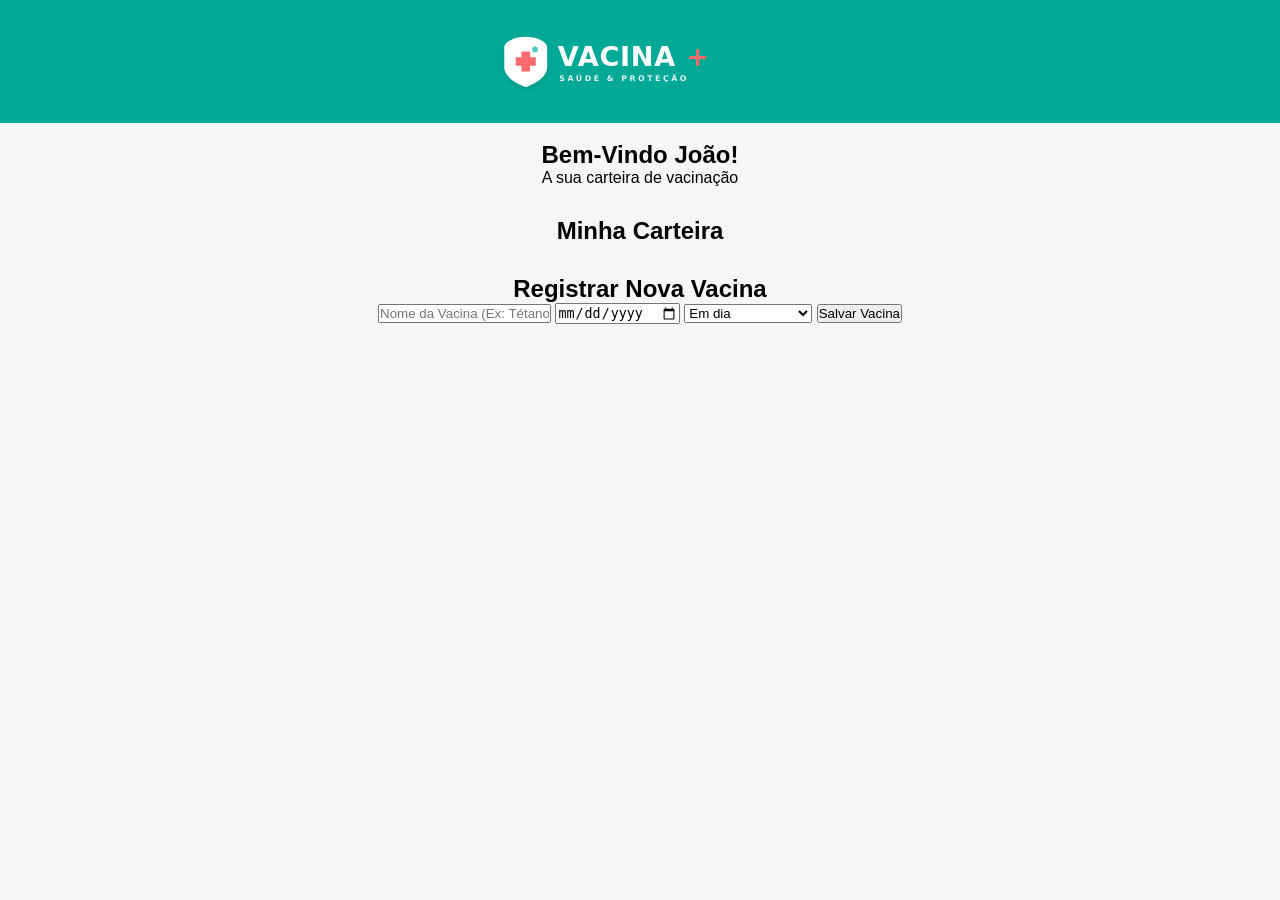
==== index.html @ 0e7e73c1 "feat: estrutura inicial do VacinaMais" ====
<!DOCTYPE html>
<html lang="pt-br">
<head>
    <meta charset="UTF-8">
    <meta name="viewport" content="width=device-width, initial-scale=1.0">
    <link rel="stylesheet" href="headerstyle.css">
    <title>VacinaMais</title>
</head>
<body>

    <!--Cabeçalho-->
    <header class="containerHeader">
        <img class="logoHeader" src="image/logo.svg" alt="Logo do sistema VacinaMais">
    </header>
   <br>
    <!--Conteudo-->
    <main class="containerMain">

        <section>
            <h1>Bem-Vindo João!</h1>
            <p1>A sua carteira de vacinação</p1>
        </section>
        
        <section class="minhasVacinas">
            <h2>Minha Carteira</h2>
            <div id="listadeVacinas"></div>
        </section>
        <!--Usuario poderar a-->
        <section class="adicionar-vacina">
        <h2>Registrar Nova Vacina</h2>

        <form>

        <input type="text" id="nome-vacina" placeholder="Nome da Vacina (Ex: Tétano)">
        <input type="date" id="data-vacina">

        <select id="status-vacina">
            <option value="Em dia">Em dia</option>
            <option value="Atrasada">Atrasada</option>
            <option value="Reforço pendente">Reforço pendente</option>
        </select>
        
        <button type="button" onclick="salvarVacina()">Salvar Vacina</button>

        </form>
        </section>


    </main>

</body>
</html>
---- headerstyle.css ----
* {
  margin: 0;
  padding: 0;
}

body {
    background-color:#F4F7F6;
}

/*Cabeçalho da pagina (Header)*/
.containerHeader{
    background-color:#00A896; 
    padding: 2%;
    display: flex;
    justify-content: center;
}

.logoHeader {
    width: 300px;
}

/*Conteudo da pagina (Main)*/
.containerMain{
    display:flex;
    justify-content: center;
    flex-direction: column;
    align-items: center;
    font-family:Arial, Helvetica, sans-serif;
    font-style: normal;
    font-variant: initial;
    gap: 30px;
    text-align: center;
}
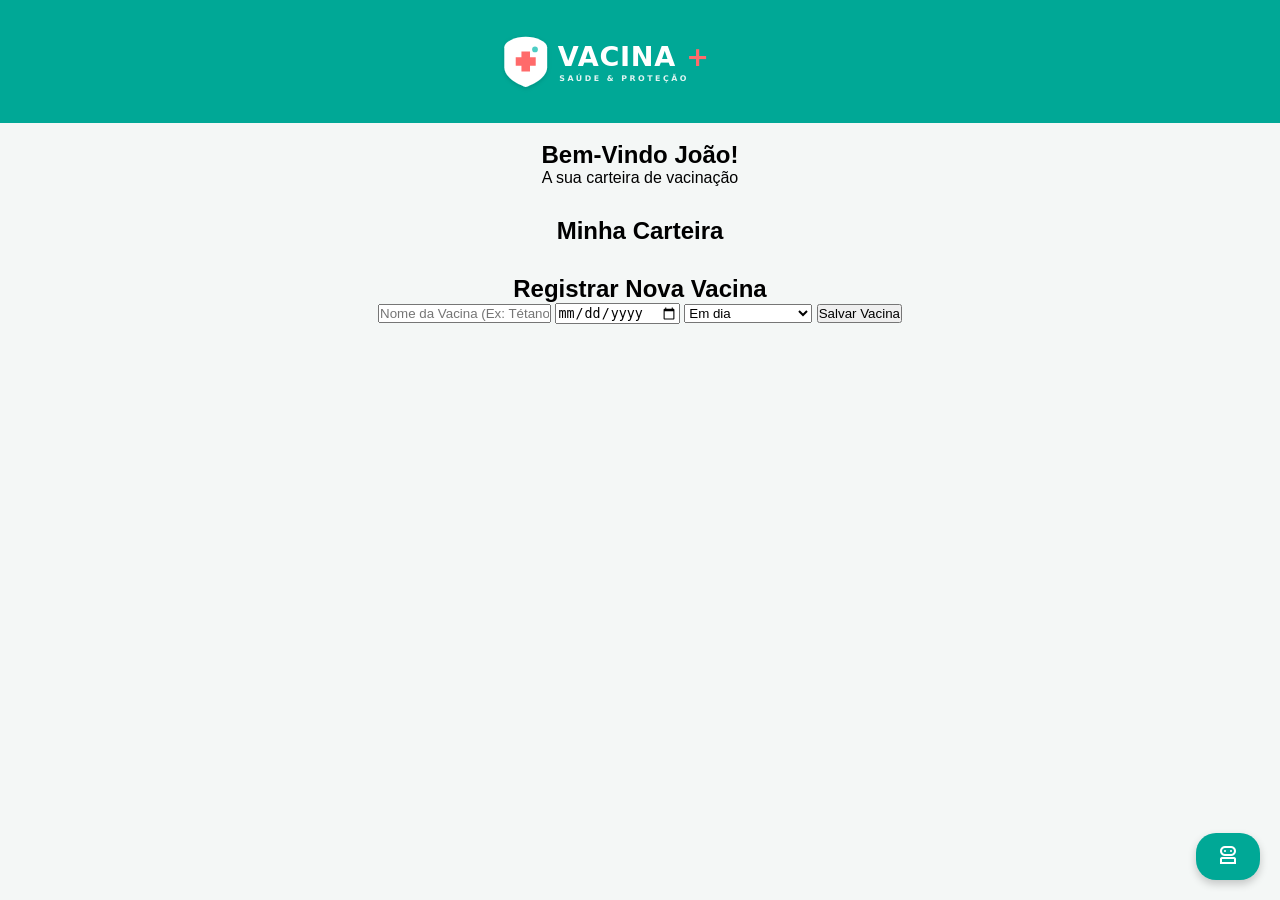
==== commit bafab000: "Adicionei um front end para uma IA" ====
--- a/index.html
+++ b/index.html
@@ -3,7 +3,12 @@
 <head>
     <meta charset="UTF-8">
     <meta name="viewport" content="width=device-width, initial-scale=1.0">
-    <link rel="stylesheet" href="headerstyle.css">
+    <!--Arquivos CSS-->  
+    <link rel="stylesheet" href="css/headerstyle.css">
+    <link rel="stylesheet" href="css/ai_assistent_style.css">
+    <!--icons -->
+    <link rel="stylesheet" href="https://fonts.googleapis.com/css2?family=Material+Symbols+Outlined:opsz,wght,FILL,GRAD@24,400,0,0" />
+
     <title>VacinaMais</title>
 </head>
 <body>
@@ -47,6 +52,37 @@
 
 
     </main>
+    <!--Assistente de AI-->
+    <section class="ai-assist">
+        <button id="on-ai" value="1" onclick="aiContainer()">
+            <span class="material-symbols-outlined">robot_2</span>
+        </button> 
+        <section class="container-ai">
+            <div class="header-ai" >
+                <div class="perfil-ai">
+                    <div class="avatar-ai">
+                        <img src="image/robo.jpg" alt="Avatar da IA">
+                    </div>
+                    <div class="info-ai">
+                        <h4>Assistente VacinaMais</h4>
+                        <span class="status-online">
+                            <span class="bolinha-verde"></span> Online
+                        </span>
+                    </div>
+                </div>
+                <button id="off-ai" onclick="aiContainer()">
+                    <span class="material-symbols-outlined">close_small</span>
+                </button>
+            </div>
+            <div class="content-ai"></div>
+            <div class="send-text-ai">
+                <textarea name="" id=""></textarea>
+                <button class=""><span class="material-symbols-outlined">send</span></button>
+            </div>
+        </section>
+    </section>
 
+    <!--Arquivos Javascript-->
+    <script src="script/ai-button.js"></script>
 </body>
 </html>
--- a/css/headerstyle.css
+++ b/css/headerstyle.css
@@ -0,0 +1,36 @@
+* {
+  margin: 0;
+  padding: 0;
+}
+
+body {
+    background-color:#F4F7F6;
+}
+
+/*Cabeçalho da pagina (Header)*/
+.containerHeader{
+    background-color:#00A896; 
+    padding: 2%;
+    display: flex;
+    justify-content: center;
+}
+
+.logoHeader {
+    width: 300px;
+}
+
+/*Conteudo da pagina (Main)*/
+.containerMain{
+    display:flex;
+    justify-content: center;
+    flex-direction: column;
+    align-items: center;
+    font-family:Arial, Helvetica, sans-serif;
+    font-style: normal;
+    font-variant: initial;
+    gap: 30px;
+    text-align: center;
+}
+
+
+
--- a/css/ai_assistent_style.css
+++ b/css/ai_assistent_style.css
@@ -0,0 +1,170 @@
+.ai-assist {
+    position: fixed; /* fixa no canto da tela */
+    bottom: 20px;
+    right: 20px;
+    z-index: 1000; /* deixa por cima de tudo */
+    display: flex;
+    flex-direction: column;
+    align-items: flex-end; 
+}
+
+.container-ai {
+    display: none; /* comeca invisivel */
+    flex-direction: column;
+    width: 400px;
+    height: 500px;
+    background-color: white;
+    border: 1px solid #ccc;
+    border-radius: 10px; 
+    box-shadow: 0 4px 8px rgba(0,0,0,0.2);
+    margin-bottom: 15px;
+    overflow: hidden; /* evita que algo passe por cima das bordas */
+}
+
+#on-ai {
+    padding: 10px 20px;
+    border-radius: 20px;
+    background-color: #00A896;
+    color: white;
+    border: none;
+    cursor: pointer; 
+    box-shadow: 0 4px 8px rgba(0,0,0,0.2);
+}
+
+.header-ai {
+    width: 100%;
+    display: flex;
+    justify-content: space-between; 
+    align-items: center;
+    padding: 10px 15px;
+    box-sizing: border-box;
+    border-bottom: 1px solid #e0e0e0;
+    background-color: white;
+}
+
+.perfil-ai {
+    display: flex;
+    align-items: center;
+    gap: 12px;
+}
+
+.avatar-ai {
+    width: 40px; 
+    height: 40px; 
+    border-radius: 50%; 
+    background-color: #e0f2f1; 
+    overflow: hidden; /* corta as pontas quadradas da imagem */
+    display: flex;
+    justify-content: center;
+    align-items: center;
+}
+
+.avatar-ai img {
+    width: 100%; 
+    height: 100%; 
+    object-fit: cover; /* encaixa a imagem sem esticar ou achatar */
+}
+
+.info-ai {
+    display: flex;
+    flex-direction: column;
+    align-items: flex-start;
+}
+
+.info-ai h4 {
+    margin: 0;
+    font-size: 16px;
+    color: #333;
+    font-family: sans-serif;
+}
+
+.status-online {
+    display: flex;
+    align-items: center;
+    gap: 5px;
+    font-size: 12px;
+    color: #666;
+    margin-top: 2px;
+}
+
+.bolinha-verde {
+    width: 8px;
+    height: 8px;
+    background-color: #4CAF50;
+    border-radius: 50%;
+    display: inline-block;
+}
+
+#off-ai {
+    padding: 5px;
+    border: none;
+    background-color: transparent; 
+    cursor: pointer;
+    color: #666;
+    transition: color 0.2s;
+}
+
+#off-ai:hover {
+    color: #333;
+}
+
+.content-ai {
+    width: 100%;
+    flex: 1; /* faz o container do chat ocupar o maximo de espaco */
+    padding: 15px; 
+    box-sizing: border-box; /* faz com que nada passe do conteinar de ia */
+}
+
+.send-text-ai {
+    width: 100%;
+    display: flex;
+    align-items: center;
+    gap: 10px; 
+    padding: 15px;
+    box-sizing: border-box;
+    border-top: 1px solid #e0e0e0; 
+    background-color: #f9f9f9; 
+}
+
+.send-text-ai textarea {
+    flex: 1; /* ocupa a area restante */
+    height: 45px;
+    padding: 12px 15px;
+    border: 1px solid #ccc;
+    border-radius: 25px; 
+    outline: none; /* tira a borda azul padrao do navegador ao clicar */
+    font-family: inherit;
+    font-size: 14px;
+    resize: none; /* esconde o redimensionar */
+    box-sizing: border-box;
+    background-color: white;
+    transition: border-color 0.3s; /* deixa mais suave a transicao da borda */
+    overflow: hidden; /* remove a barra de rolagem da caixa de texto */
+}
+
+.send-text-ai textarea:focus {
+    border-color: #00A896; /* muda a cor da borda ao digitar */
+}
+
+.send-text-ai button {
+    display: flex;
+    justify-content: center;
+    align-items: center;
+    width: 45px;
+    height: 45px;
+    border-radius: 50%; 
+    border: none;
+    background-color: #00A896; 
+    color: white;
+    cursor: pointer;
+    box-shadow: 0 2px 5px rgba(0,0,0,0.2);
+    transition: background-color 0.2s, transform 0.1s;
+}
+
+.send-text-ai button:hover {
+    background-color: #008b7c; 
+}
+
+.send-text-ai button:active {
+    transform: scale(0.95); /* da um efeito de pulo ao clicar */
+}
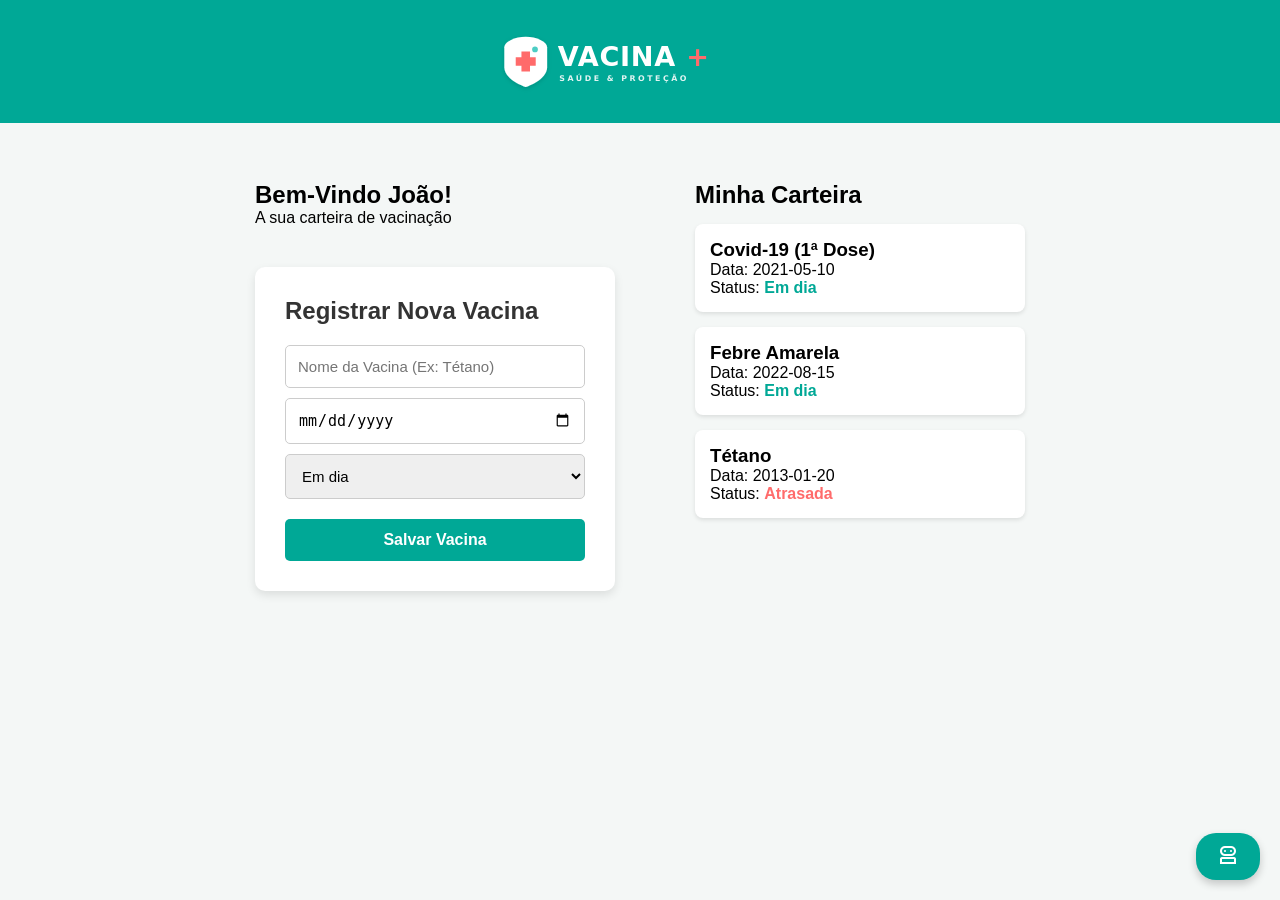
==== commit 6693e85e: "feat:armazenamento temporário" ====
--- a/index.html
+++ b/index.html
@@ -21,35 +21,37 @@
     <!--Conteudo-->
     <main class="containerMain">
 
-        <section>
-            <h1>Bem-Vindo João!</h1>
-            <p1>A sua carteira de vacinação</p1>
-        </section>
-        
-        <section class="minhasVacinas">
-            <h2>Minha Carteira</h2>
-            <div id="listadeVacinas"></div>
-        </section>
-        <!--Usuario poderar a-->
-        <section class="adicionar-vacina">
-        <h2>Registrar Nova Vacina</h2>
+        <!-- COLUNA DA ESQUERDA (Bem-vindo + Formulário) -->
+        <div class="coluna-esquerda">
+            
+            <section class="userInfo">
+                <h1>Bem-Vindo João!</h1>
+                <p>A sua carteira de vacinação</p>
+            </section>
+            
+            <section class="adicionar-vacina">
+                <h2>Registrar Nova Vacina</h2>
+                <form>
+                    <input type="text" id="nome-vacina" placeholder="Nome da Vacina (Ex: Tétano)">
+                    <input type="date" id="data-vacina">
+                    <select id="status-vacina">
+                        <option value="Em dia">Em dia</option>
+                        <option value="Atrasada">Atrasada</option>
+                        <option value="Reforço pendente">Reforço pendente</option>
+                    </select>
+                    <button type="button" onclick="adicionarVacina()">Salvar Vacina</button>
+                </form>
+            </section>
 
-        <form>
+        </div>
 
-        <input type="text" id="nome-vacina" placeholder="Nome da Vacina (Ex: Tétano)">
-        <input type="date" id="data-vacina">
-
-        <select id="status-vacina">
-            <option value="Em dia">Em dia</option>
-            <option value="Atrasada">Atrasada</option>
-            <option value="Reforço pendente">Reforço pendente</option>
-        </select>
-        
-        <button type="button" onclick="salvarVacina()">Salvar Vacina</button>
-
-        </form>
-        </section>
-
+        <!-- COLUNA DA DIREITA (Lista de vacinas) -->
+        <div class="coluna-direita">
+            <section class="minhasVacinas">
+                <h2>Minha Carteira</h2>
+                <div id="listadeVacinas"></div>
+            </section>
+        </div>
 
     </main>
     <!--Assistente de AI-->
@@ -83,6 +85,7 @@
     </section>
 
     <!--Arquivos Javascript-->
+    <script src="script/script.js"></script>
     <script src="script/ai-button.js"></script>
 </body>
 </html>
--- a/css/headerstyle.css
+++ b/css/headerstyle.css
@@ -23,14 +23,102 @@
 .containerMain{
     display:flex;
     justify-content: center;
-    flex-direction: column;
-    align-items: center;
+    flex-direction: row; /* Coloca as colunas lado a lado */
+    align-items: flex-start; /* Alinha pelo topo */
     font-family:Arial, Helvetica, sans-serif;
     font-style: normal;
     font-variant: initial;
-    gap: 30px;
-    text-align: center;
+    gap: 80px; /* Espaço entre a esquerda e direita */
+    margin-top: 40px;
+}
+
+/* Coluna Esquerda */
+.coluna-esquerda {
+    display: flex;
+    flex-direction: column;
+    text-align: left;
+}
+
+/* Um espacinho entre o Bem-vindo e o formulário */
+.userInfo {
+    margin-bottom: 20px;
+}
+/* Cartão de cada vacina */
+.cartao-vacina {
+    background-color: #FFFFFF;
+    padding: 15px;
+    margin-top: 15px;
+    border-radius: 8px;
+    box-shadow: 0 2px 4px rgba(0,0,0,0.1);
+    text-align: left;
+    width: 300px;
+}
+
+/* As cores mágicas para o Status */
+.cor-verde { color: #00A896; }     /* Ciano */
+.cor-vermelha { color: #FF6B6B; }  /* Vermelho */
+.cor-amarela { color: #FCA311; }   /* Amarelo/Laranja */
+
+/* Estilo básico do form de nova vacina */
+form {
+    display: flex;
+    flex-direction: column;
+    gap: 10px;
+    margin-top: 15px;
+    width: 300px;
+}
+/* =======================================
+   MELHORIAS VISUAIS NO FORMULÁRIO 
+   ======================================= */
+
+/* Transforma a seção toda em um cartão branco destacado */
+.adicionar-vacina {
+    background-color: #FFFFFF;
+    padding: 30px;
+    border-radius: 10px;
+    box-shadow: 0 4px 10px rgba(0, 0, 0, 0.1);
+    margin-top: 20px;
+    margin-bottom: 50px; /* Dá um respiro pro final da página */
+}
+
+/* Dá um espaço no título "Registrar Nova Vacina" */
+.adicionar-vacina h2 {
+    margin-bottom: 20px;
+    color: #333;
+}
+
+/* Deixa os campos de digitar mais gordinhos e amigáveis */
+.adicionar-vacina input, 
+.adicionar-vacina select {
+    padding: 12px;
+    border: 1px solid #ccc;
+    border-radius: 5px;
+    font-size: 15px;
+    outline: none; /* Tira aquela borda preta feia ao clicar */
+}
+
+/* Deixa a borda ciano quando o usuário clica no campo */
+.adicionar-vacina input:focus, 
+.adicionar-vacina select:focus {
+    border: 2px solid #00A896; 
+}
+
+/* Estiliza o botão para ficar bonitão igual o do header */
+.adicionar-vacina button {
+    background-color: #00A896; 
+    color: white;
+    border: none;
+    padding: 12px;
+    border-radius: 5px;
+    font-size: 16px;
+    font-weight: bold;
+    cursor: pointer;
+    margin-top: 10px;
+}
+
+/* Efeito ao passar o mouse por cima do botão */
+.adicionar-vacina button:hover {
+    background-color: #028a7b;
 }
 
 
-
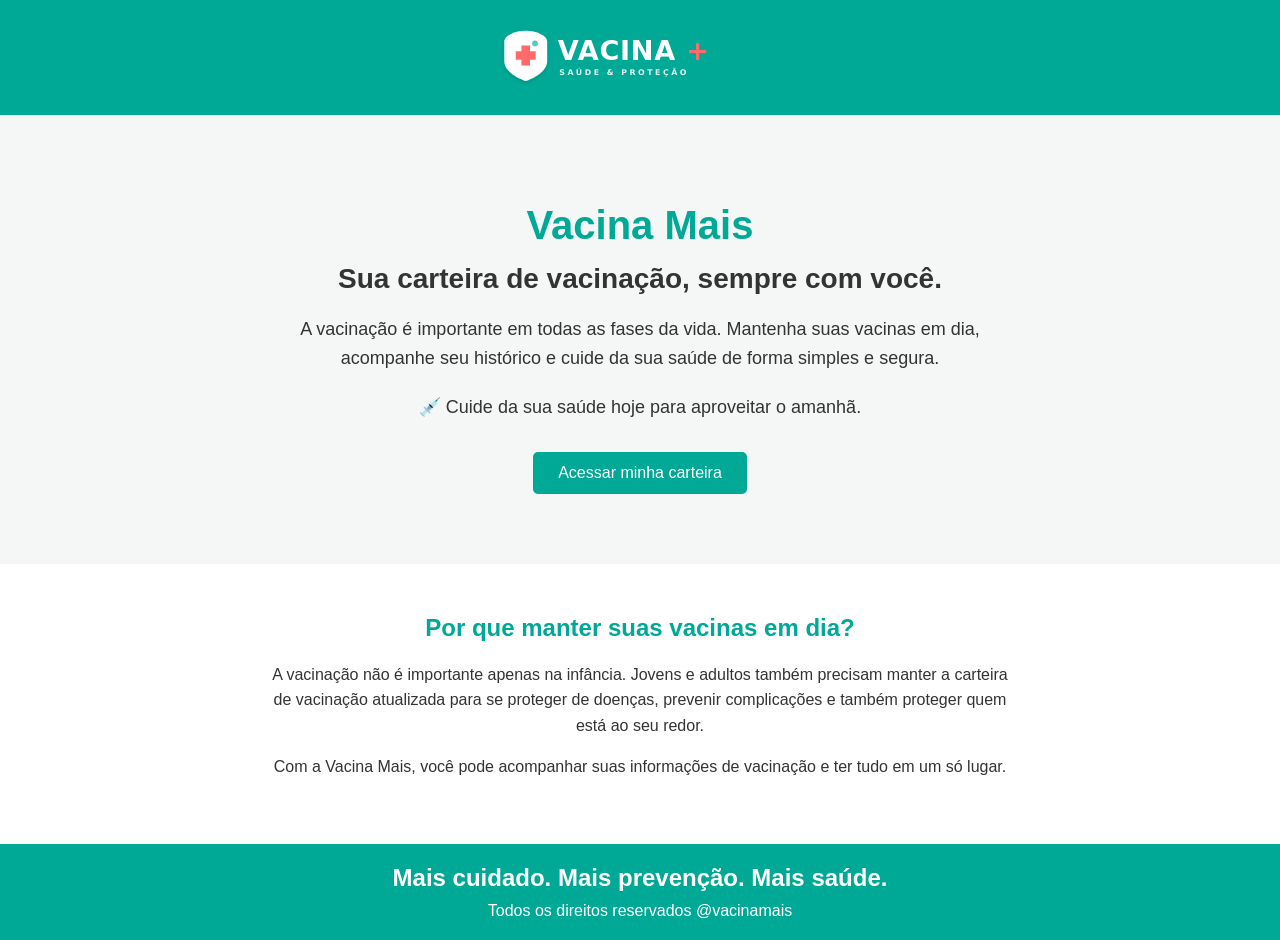
==== commit 5f1e9d74: "feat: atualiza estrutura inicial e fluxo de login" ====
--- a/index.html
+++ b/index.html
@@ -3,89 +3,72 @@
 <head>
     <meta charset="UTF-8">
     <meta name="viewport" content="width=device-width, initial-scale=1.0">
-    <!--Arquivos CSS-->  
-    <link rel="stylesheet" href="css/headerstyle.css">
-    <link rel="stylesheet" href="css/ai_assistent_style.css">
-    <!--icons -->
-    <link rel="stylesheet" href="https://fonts.googleapis.com/css2?family=Material+Symbols+Outlined:opsz,wght,FILL,GRAD@24,400,0,0" />
-
+    <link rel="stylesheet" href="./css/indexstyle.css">
     <title>VacinaMais</title>
 </head>
 <body>
 
     <!--Cabeçalho-->
     <header class="containerHeader">
-        <img class="logoHeader" src="image/logo.svg" alt="Logo do sistema VacinaMais">
+        <img class="logoHeader" src="./image/logo.svg" alt="Logo do sistema VacinaMais">
     </header>
-   <br>
-    <!--Conteudo-->
-    <main class="containerMain">
+    <br>
+   <main class="containerMain">
 
-        <!-- COLUNA DA ESQUERDA (Bem-vindo + Formulário) -->
-        <div class="coluna-esquerda">
-            
-            <section class="userInfo">
-                <h1>Bem-Vindo João!</h1>
-                <p>A sua carteira de vacinação</p>
-            </section>
-            
-            <section class="adicionar-vacina">
-                <h2>Registrar Nova Vacina</h2>
-                <form>
-                    <input type="text" id="nome-vacina" placeholder="Nome da Vacina (Ex: Tétano)">
-                    <input type="date" id="data-vacina">
-                    <select id="status-vacina">
-                        <option value="Em dia">Em dia</option>
-                        <option value="Atrasada">Atrasada</option>
-                        <option value="Reforço pendente">Reforço pendente</option>
-                    </select>
-                    <button type="button" onclick="adicionarVacina()">Salvar Vacina</button>
-                </form>
-            </section>
+    <section class="apresentacao">
 
-        </div>
+        <h1>Vacina Mais</h1>
 
-        <!-- COLUNA DA DIREITA (Lista de vacinas) -->
-        <div class="coluna-direita">
-            <section class="minhasVacinas">
-                <h2>Minha Carteira</h2>
-                <div id="listadeVacinas"></div>
-            </section>
-        </div>
+        <h2>Sua carteira de vacinação, sempre com você.</h2>
 
-    </main>
-    <!--Assistente de AI-->
-    <section class="ai-assist">
-        <button id="on-ai" value="1" onclick="aiContainer()">
-            <span class="material-symbols-outlined">robot_2</span>
-        </button> 
-        <section class="container-ai">
-            <div class="header-ai" >
-                <div class="perfil-ai">
-                    <div class="avatar-ai">
-                        <img src="image/robo.jpg" alt="Avatar da IA">
-                    </div>
-                    <div class="info-ai">
-                        <h4>Assistente VacinaMais</h4>
-                        <span class="status-online">
-                            <span class="bolinha-verde"></span> Online
-                        </span>
-                    </div>
-                </div>
-                <button id="off-ai" onclick="aiContainer()">
-                    <span class="material-symbols-outlined">close_small</span>
-                </button>
-            </div>
-            <div class="content-ai"></div>
-            <div class="send-text-ai">
-                <textarea name="" id=""></textarea>
-                <button class=""><span class="material-symbols-outlined">send</span></button>
-            </div>
-        </section>
+        <p>
+            A vacinação é importante em todas as fases da vida.
+            Mantenha suas vacinas em dia, acompanhe seu histórico
+            e cuide da sua saúde de forma simples e segura.
+        </p>
+
+        <p>
+            💉 Cuide da sua saúde hoje para aproveitar o amanhã.
+        </p>
+
+        <a href="./pages/login.html" class="botao">
+            Acessar minha carteira
+        </a>
+
     </section>
 
-    <!--Arquivos Javascript-->
-    <script src="script/script.js"></script>
-    <script src="script/ai-button.js"></script>
+
+    <section class="informacao">
+
+        <h2>Por que manter suas vacinas em dia?</h2>
+
+        <p>
+            A vacinação não é importante apenas na infância.
+            Jovens e adultos também precisam manter a carteira de
+            vacinação atualizada para se proteger de doenças,
+            prevenir complicações e também proteger quem está ao seu redor.
+        </p>
+
+        <p>
+            Com a Vacina Mais, você pode acompanhar suas informações
+            de vacinação e ter tudo em um só lugar.
+        </p>
+
+    </section>
+
+
+    <section class="mensagem">
+
+        <h2>Mais cuidado. Mais prevenção. Mais saúde.</h2>
+
+        <p>Todos os direitos reservados @vacinamais</p>
+
+    </section>
+
+</main>
+
+
+
+     
 </body>
 </html>
--- a/css/indexstyle.css
+++ b/css/indexstyle.css
@@ -0,0 +1,104 @@
+* {
+    margin: 0;
+    padding: 0;
+    box-sizing: border-box;
+}
+
+body {
+    background-color: #F4F7F6;
+    font-family: Arial, Helvetica, sans-serif;
+    color: #333;
+}
+
+
+/* Header */
+
+.containerHeader {
+    background-color: #00A896;
+    padding: 20px;
+    text-align: center;
+}
+
+.logoHeader {
+    width: 300px;
+}
+
+
+/* Main */
+
+.containerMain {
+    text-align: center;
+}
+
+
+/* Apresentação */
+
+.apresentacao {
+    padding: 70px 20px;
+    max-width: 800px;
+    margin: auto;
+}
+
+.apresentacao h1 {
+    color: #00A896;
+    font-size: 40px;
+    margin-bottom: 15px;
+}
+
+.apresentacao h2 {
+    font-size: 28px;
+    margin-bottom: 20px;
+}
+
+.apresentacao p {
+    font-size: 18px;
+    line-height: 1.6;
+    margin-bottom: 20px;
+}
+
+
+/* Botão */
+
+.botao {
+    display: inline-block;
+    background-color: #00A896;
+    color: white;
+    text-decoration: none;
+    padding: 12px 25px;
+    border-radius: 5px;
+    margin-top: 10px;
+}
+
+.botao:hover {
+    background-color: #008f80;
+}
+
+
+/* Informações */
+
+.informacao {
+    background-color: white;
+    padding: 50px 20px;
+}
+
+.informacao h2 {
+    color: #00A896;
+    margin-bottom: 20px;
+}
+
+.informacao p {
+    max-width: 750px;
+    margin: 0 auto 15px;
+    line-height: 1.6;
+}
+
+
+.mensagem {
+    background-color: #00A896;
+    color: white;
+    padding: 20px 10px;
+}
+
+.mensagem h2 {
+    margin-bottom: 10px;
+}
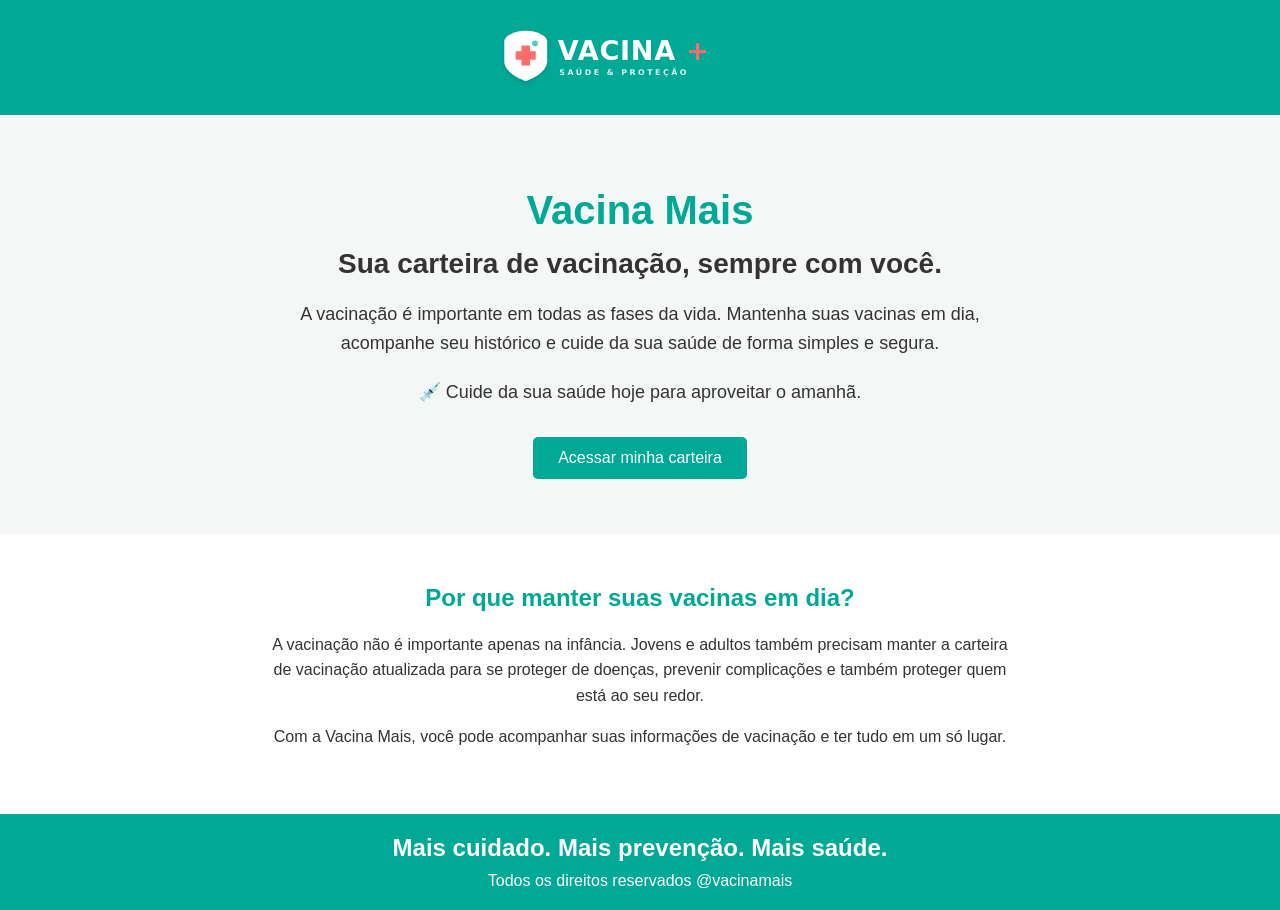
==== commit e9d0c9a5: "Atualiza design do site" ====
--- a/index.html
+++ b/index.html
@@ -3,7 +3,7 @@
 <head>
     <meta charset="UTF-8">
     <meta name="viewport" content="width=device-width, initial-scale=1.0">
-    <link rel="stylesheet" href="./css/indexstyle.css">
+    <link rel="stylesheet" href="./css/pages/indexstyle.css">
     <title>VacinaMais</title>
 </head>
 <body>
--- a/css/pages/indexstyle.css
+++ b/css/pages/indexstyle.css
@@ -0,0 +1,104 @@
+* {
+    margin: 0;
+    padding: 0;
+    box-sizing: border-box;
+}
+
+body {
+    background-color: #F4F7F6;
+    font-family: Arial, Helvetica, sans-serif;
+    color: #333;
+}
+
+
+/* Header */
+
+.containerHeader {
+    background-color: #00A896;
+    padding: 20px;
+    text-align: center;
+}
+
+.logoHeader {
+    width: 300px;
+}
+
+
+/* Main */
+
+.containerMain {
+    text-align: center;
+}
+
+
+/* Apresentação */
+
+.apresentacao {
+    padding: 55px 20px;
+    max-width: 800px;
+    margin: auto;
+}   
+
+.apresentacao h1 {
+    color: #00A896;
+    font-size: 40px;
+    margin-bottom: 15px;
+}
+
+.apresentacao h2 {
+    font-size: 28px;
+    margin-bottom: 20px;
+}
+
+.apresentacao p {
+    font-size: 18px;
+    line-height: 1.6;
+    margin-bottom: 20px;
+}
+
+
+/* Botão */
+
+.botao {
+    display: inline-block;
+    background-color: #00A896;
+    color: white;
+    text-decoration: none;
+    padding: 12px 25px;
+    border-radius: 5px;
+    margin-top: 10px;
+}
+
+.botao:hover {
+    background-color: #008f80;
+}
+
+
+/* Informações */
+
+.informacao {
+    background-color: white;
+    padding: 50px 20px;
+}
+
+.informacao h2 {
+    color: #00A896;
+    margin-bottom: 20px;
+}
+
+.informacao p {
+    max-width: 750px;
+    margin: 0 auto 15px;
+    line-height: 1.6;
+}
+
+
+.mensagem {
+    background-color: #00A896;
+    color: white;
+    padding: 20px 10px;
+}
+
+.mensagem h2 {
+    margin-bottom: 10px;
+}
